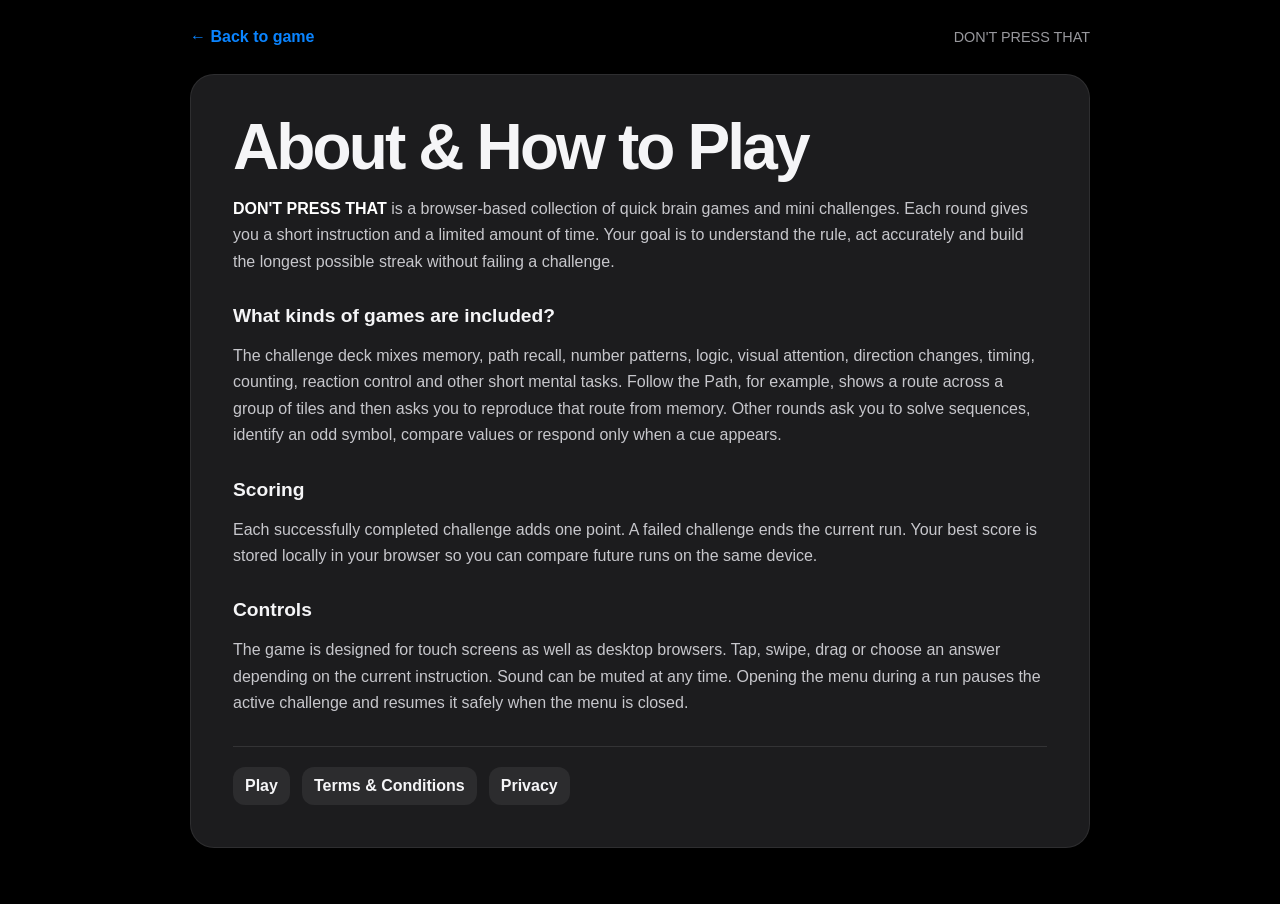
==== about.html @ 7e760f93 "Add about and how-to-play page" ====
<!doctype html><html lang="en"><head><meta charset="utf-8"><meta name="viewport" content="width=device-width,initial-scale=1,viewport-fit=cover"><title>About & How to Play — DON'T PRESS THAT</title><meta name="description" content="Learn how DON'T PRESS THAT works, including brain games, memory challenges, path puzzles, timing tests and scoring."><link rel="canonical" href="https://whyiamdoingthis.fun/about.html"><link rel="icon" type="image/svg+xml" href="./favicon.svg"><link rel="apple-touch-icon" href="./apple-touch-icon.svg"><link rel="stylesheet" href="./styles/info.css"></head><body><main class="info-shell"><div class="info-top"><a href="./">← Back to game</a><span class="muted">DON'T PRESS THAT</span></div><article class="info-card"><h1>About &amp; How to Play</h1><p><strong>DON'T PRESS THAT</strong> is a browser-based collection of quick brain games and mini challenges. Each round gives you a short instruction and a limited amount of time. Your goal is to understand the rule, act accurately and build the longest possible streak without failing a challenge.</p><h2>What kinds of games are included?</h2><p>The challenge deck mixes memory, path recall, number patterns, logic, visual attention, direction changes, timing, counting, reaction control and other short mental tasks. Follow the Path, for example, shows a route across a group of tiles and then asks you to reproduce that route from memory. Other rounds ask you to solve sequences, identify an odd symbol, compare values or respond only when a cue appears.</p><h2>Scoring</h2><p>Each successfully completed challenge adds one point. A failed challenge ends the current run. Your best score is stored locally in your browser so you can compare future runs on the same device.</p><h2>Controls</h2><p>The game is designed for touch screens as well as desktop browsers. Tap, swipe, drag or choose an answer depending on the current instruction. Sound can be muted at any time. Opening the menu during a run pauses the active challenge and resumes it safely when the menu is closed.</p><nav aria-label="Internal links"><a href="./">Play</a><a href="./terms.html">Terms &amp; Conditions</a><a href="./privacy.html">Privacy</a></nav></article></main></body></html>
---- styles/info.css ----
:root{color-scheme:dark;font-family:-apple-system,BlinkMacSystemFont,"SF Pro Text","Helvetica Neue",Arial,sans-serif;background:#000;color:#f5f5f7}*{box-sizing:border-box}body{margin:0;background:#000;color:#f5f5f7}a{color:#0a84ff}.info-shell{width:min(900px,calc(100% - 32px));margin:0 auto;padding:28px 0 56px}.info-top{display:flex;align-items:center;justify-content:space-between;gap:18px;margin-bottom:28px}.info-top a{text-decoration:none;font-weight:700}.info-card{background:#1c1c1e;border:1px solid rgba(255,255,255,.08);border-radius:24px;padding:clamp(22px,5vw,42px);box-shadow:0 18px 45px rgba(0,0,0,.32)}h1{margin:0 0 18px;font-size:clamp(2rem,7vw,4rem);line-height:.95;letter-spacing:-.045em}h2{margin:30px 0 10px;font-size:1.2rem}p,li{color:#c7c7cc;line-height:1.65}nav{display:flex;flex-wrap:wrap;gap:12px;margin-top:30px;padding-top:20px;border-top:1px solid rgba(255,255,255,.1)}nav a{padding:10px 12px;border-radius:12px;background:#2c2c2e;text-decoration:none;color:#f5f5f7;font-weight:650}.muted{color:#98989d;font-size:.9rem}strong{color:#fff}
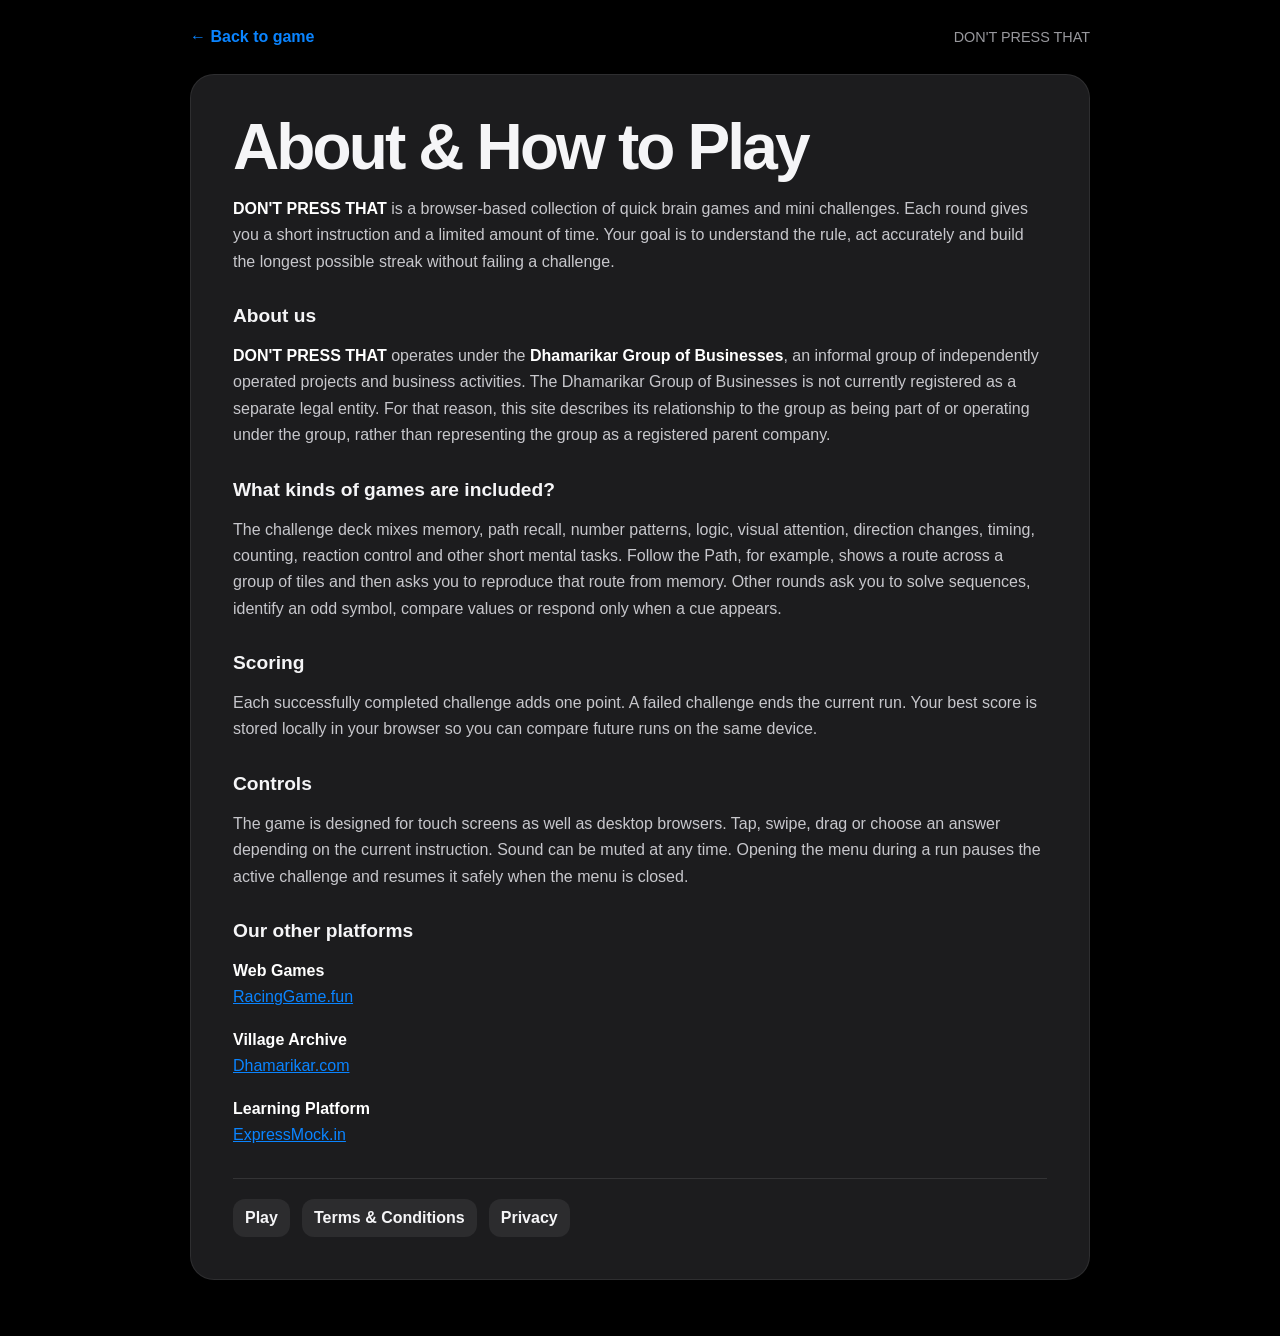
==== commit 817c34a4: "Move related platform links to About page and clarify group status" ====
--- a/about.html
+++ b/about.html
@@ -1 +1 @@
-<!doctype html><html lang="en"><head><meta charset="utf-8"><meta name="viewport" content="width=device-width,initial-scale=1,viewport-fit=cover"><title>About & How to Play — DON'T PRESS THAT</title><meta name="description" content="Learn how DON'T PRESS THAT works, including brain games, memory challenges, path puzzles, timing tests and scoring."><link rel="canonical" href="https://whyiamdoingthis.fun/about.html"><link rel="icon" type="image/svg+xml" href="./favicon.svg"><link rel="apple-touch-icon" href="./apple-touch-icon.svg"><link rel="stylesheet" href="./styles/info.css"></head><body><main class="info-shell"><div class="info-top"><a href="./">← Back to game</a><span class="muted">DON'T PRESS THAT</span></div><article class="info-card"><h1>About &amp; How to Play</h1><p><strong>DON'T PRESS THAT</strong> is a browser-based collection of quick brain games and mini challenges. Each round gives you a short instruction and a limited amount of time. Your goal is to understand the rule, act accurately and build the longest possible streak without failing a challenge.</p><h2>What kinds of games are included?</h2><p>The challenge deck mixes memory, path recall, number patterns, logic, visual attention, direction changes, timing, counting, reaction control and other short mental tasks. Follow the Path, for example, shows a route across a group of tiles and then asks you to reproduce that route from memory. Other rounds ask you to solve sequences, identify an odd symbol, compare values or respond only when a cue appears.</p><h2>Scoring</h2><p>Each successfully completed challenge adds one point. A failed challenge ends the current run. Your best score is stored locally in your browser so you can compare future runs on the same device.</p><h2>Controls</h2><p>The game is designed for touch screens as well as desktop browsers. Tap, swipe, drag or choose an answer depending on the current instruction. Sound can be muted at any time. Opening the menu during a run pauses the active challenge and resumes it safely when the menu is closed.</p><nav aria-label="Internal links"><a href="./">Play</a><a href="./terms.html">Terms &amp; Conditions</a><a href="./privacy.html">Privacy</a></nav></article></main></body></html>+<!doctype html><html lang="en"><head><meta charset="utf-8"><meta name="viewport" content="width=device-width,initial-scale=1,viewport-fit=cover"><title>About & How to Play — DON'T PRESS THAT</title><meta name="description" content="Learn how DON'T PRESS THAT works, including brain games, memory challenges, path puzzles, timing tests, scoring and our other platforms."><link rel="canonical" href="https://whyiamdoingthis.fun/about.html"><link rel="icon" type="image/svg+xml" href="./favicon.svg"><link rel="apple-touch-icon" href="./apple-touch-icon.svg"><link rel="stylesheet" href="./styles/info.css"></head><body><main class="info-shell"><div class="info-top"><a href="./">← Back to game</a><span class="muted">DON'T PRESS THAT</span></div><article class="info-card"><h1>About &amp; How to Play</h1><p><strong>DON'T PRESS THAT</strong> is a browser-based collection of quick brain games and mini challenges. Each round gives you a short instruction and a limited amount of time. Your goal is to understand the rule, act accurately and build the longest possible streak without failing a challenge.</p><h2>About us</h2><p><strong>DON'T PRESS THAT</strong> operates under the <strong>Dhamarikar Group of Businesses</strong>, an informal group of independently operated projects and business activities. The Dhamarikar Group of Businesses is not currently registered as a separate legal entity. For that reason, this site describes its relationship to the group as being part of or operating under the group, rather than representing the group as a registered parent company.</p><h2>What kinds of games are included?</h2><p>The challenge deck mixes memory, path recall, number patterns, logic, visual attention, direction changes, timing, counting, reaction control and other short mental tasks. Follow the Path, for example, shows a route across a group of tiles and then asks you to reproduce that route from memory. Other rounds ask you to solve sequences, identify an odd symbol, compare values or respond only when a cue appears.</p><h2>Scoring</h2><p>Each successfully completed challenge adds one point. A failed challenge ends the current run. Your best score is stored locally in your browser so you can compare future runs on the same device.</p><h2>Controls</h2><p>The game is designed for touch screens as well as desktop browsers. Tap, swipe, drag or choose an answer depending on the current instruction. Sound can be muted at any time. Opening the menu during a run pauses the active challenge and resumes it safely when the menu is closed.</p><h2>Our other platforms</h2><div class="platform-list"><p><strong>Web Games</strong><br><a href="https://racinggame.fun/" target="_blank" rel="noopener noreferrer">RacingGame.fun</a></p><p><strong>Village Archive</strong><br><a href="https://dhamarikar.com/" target="_blank" rel="noopener noreferrer">Dhamarikar.com</a></p><p><strong>Learning Platform</strong><br><a href="https://expressmock.in/" target="_blank" rel="noopener noreferrer">ExpressMock.in</a></p></div><nav aria-label="Internal links"><a href="./">Play</a><a href="./terms.html">Terms &amp; Conditions</a><a href="./privacy.html">Privacy</a></nav></article></main></body></html>
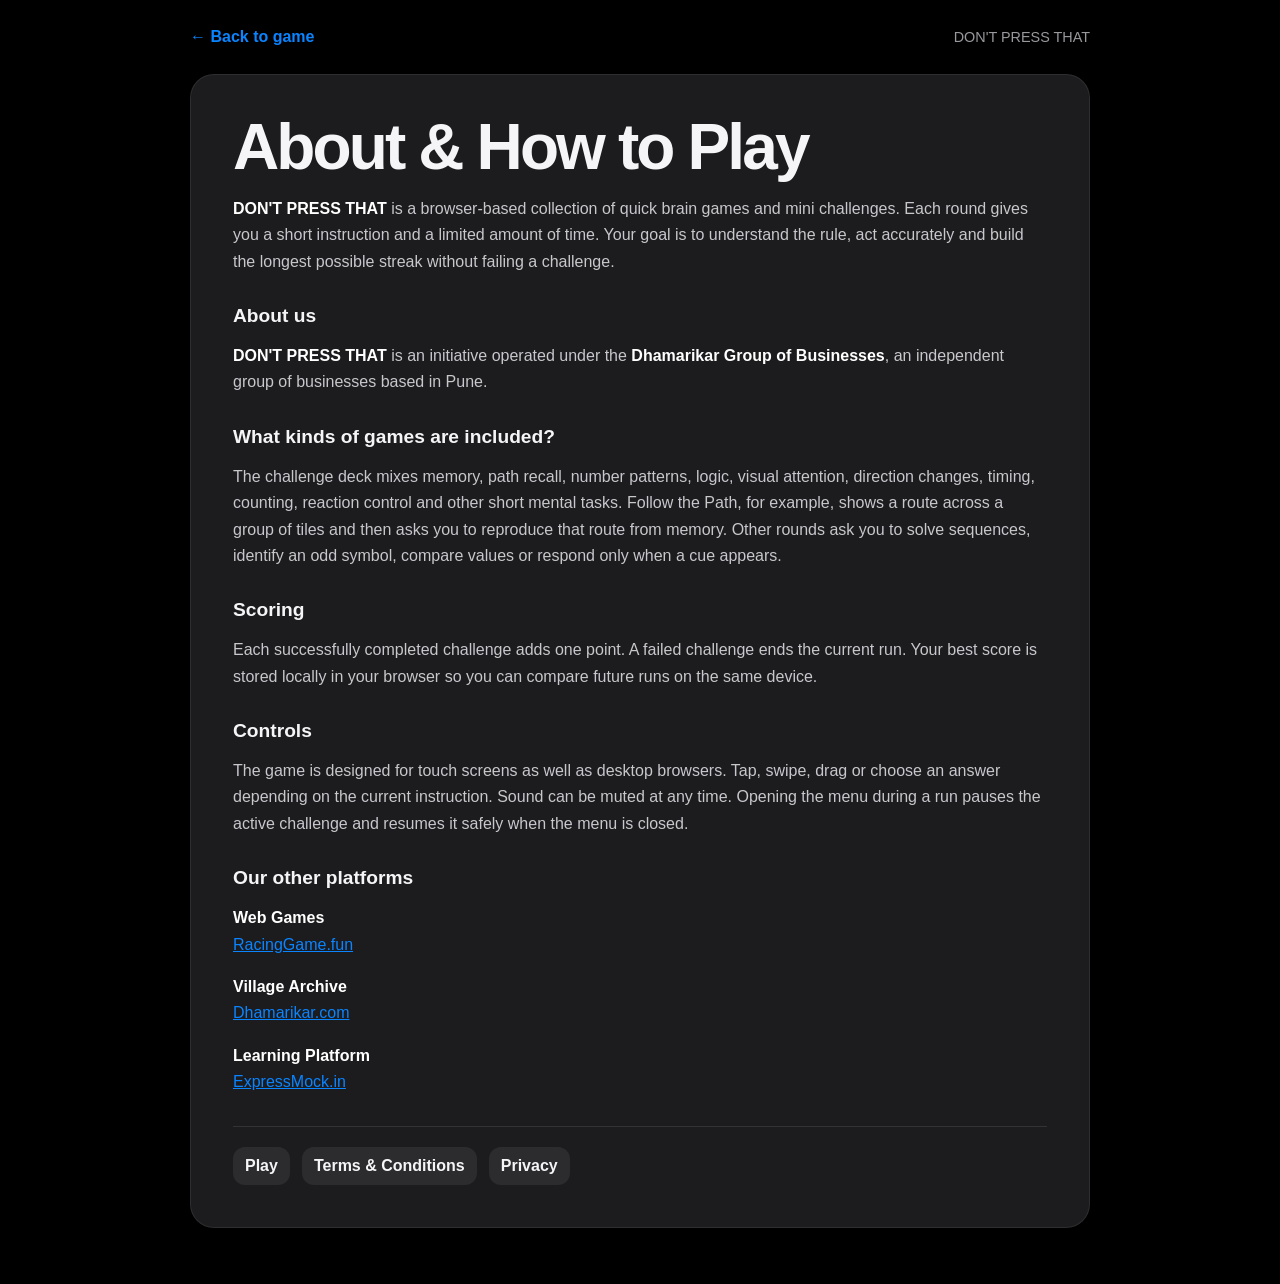
==== commit aa6358b6: "Refine Dhamarikar Group description" ====
--- a/about.html
+++ b/about.html
@@ -1 +1 @@
-<!doctype html><html lang="en"><head><meta charset="utf-8"><meta name="viewport" content="width=device-width,initial-scale=1,viewport-fit=cover"><title>About & How to Play — DON'T PRESS THAT</title><meta name="description" content="Learn how DON'T PRESS THAT works, including brain games, memory challenges, path puzzles, timing tests, scoring and our other platforms."><link rel="canonical" href="https://whyiamdoingthis.fun/about.html"><link rel="icon" type="image/svg+xml" href="./favicon.svg"><link rel="apple-touch-icon" href="./apple-touch-icon.svg"><link rel="stylesheet" href="./styles/info.css"></head><body><main class="info-shell"><div class="info-top"><a href="./">← Back to game</a><span class="muted">DON'T PRESS THAT</span></div><article class="info-card"><h1>About &amp; How to Play</h1><p><strong>DON'T PRESS THAT</strong> is a browser-based collection of quick brain games and mini challenges. Each round gives you a short instruction and a limited amount of time. Your goal is to understand the rule, act accurately and build the longest possible streak without failing a challenge.</p><h2>About us</h2><p><strong>DON'T PRESS THAT</strong> operates under the <strong>Dhamarikar Group of Businesses</strong>, an informal group of independently operated projects and business activities. The Dhamarikar Group of Businesses is not currently registered as a separate legal entity. For that reason, this site describes its relationship to the group as being part of or operating under the group, rather than representing the group as a registered parent company.</p><h2>What kinds of games are included?</h2><p>The challenge deck mixes memory, path recall, number patterns, logic, visual attention, direction changes, timing, counting, reaction control and other short mental tasks. Follow the Path, for example, shows a route across a group of tiles and then asks you to reproduce that route from memory. Other rounds ask you to solve sequences, identify an odd symbol, compare values or respond only when a cue appears.</p><h2>Scoring</h2><p>Each successfully completed challenge adds one point. A failed challenge ends the current run. Your best score is stored locally in your browser so you can compare future runs on the same device.</p><h2>Controls</h2><p>The game is designed for touch screens as well as desktop browsers. Tap, swipe, drag or choose an answer depending on the current instruction. Sound can be muted at any time. Opening the menu during a run pauses the active challenge and resumes it safely when the menu is closed.</p><h2>Our other platforms</h2><div class="platform-list"><p><strong>Web Games</strong><br><a href="https://racinggame.fun/" target="_blank" rel="noopener noreferrer">RacingGame.fun</a></p><p><strong>Village Archive</strong><br><a href="https://dhamarikar.com/" target="_blank" rel="noopener noreferrer">Dhamarikar.com</a></p><p><strong>Learning Platform</strong><br><a href="https://expressmock.in/" target="_blank" rel="noopener noreferrer">ExpressMock.in</a></p></div><nav aria-label="Internal links"><a href="./">Play</a><a href="./terms.html">Terms &amp; Conditions</a><a href="./privacy.html">Privacy</a></nav></article></main></body></html>+<!doctype html><html lang="en"><head><meta charset="utf-8"><meta name="viewport" content="width=device-width,initial-scale=1,viewport-fit=cover"><title>About & How to Play — DON'T PRESS THAT</title><meta name="description" content="Learn how DON'T PRESS THAT works, including brain games, memory challenges, path puzzles, timing tests, scoring and our other platforms."><link rel="canonical" href="https://whyiamdoingthis.fun/about.html"><link rel="icon" type="image/svg+xml" href="./favicon.svg"><link rel="apple-touch-icon" href="./apple-touch-icon.svg"><link rel="stylesheet" href="./styles/info.css"></head><body><main class="info-shell"><div class="info-top"><a href="./">← Back to game</a><span class="muted">DON'T PRESS THAT</span></div><article class="info-card"><h1>About &amp; How to Play</h1><p><strong>DON'T PRESS THAT</strong> is a browser-based collection of quick brain games and mini challenges. Each round gives you a short instruction and a limited amount of time. Your goal is to understand the rule, act accurately and build the longest possible streak without failing a challenge.</p><h2>About us</h2><p><strong>DON'T PRESS THAT</strong> is an initiative operated under the <strong>Dhamarikar Group of Businesses</strong>, an independent group of businesses based in Pune.</p><h2>What kinds of games are included?</h2><p>The challenge deck mixes memory, path recall, number patterns, logic, visual attention, direction changes, timing, counting, reaction control and other short mental tasks. Follow the Path, for example, shows a route across a group of tiles and then asks you to reproduce that route from memory. Other rounds ask you to solve sequences, identify an odd symbol, compare values or respond only when a cue appears.</p><h2>Scoring</h2><p>Each successfully completed challenge adds one point. A failed challenge ends the current run. Your best score is stored locally in your browser so you can compare future runs on the same device.</p><h2>Controls</h2><p>The game is designed for touch screens as well as desktop browsers. Tap, swipe, drag or choose an answer depending on the current instruction. Sound can be muted at any time. Opening the menu during a run pauses the active challenge and resumes it safely when the menu is closed.</p><h2>Our other platforms</h2><div class="platform-list"><p><strong>Web Games</strong><br><a href="https://racinggame.fun/" target="_blank" rel="noopener noreferrer">RacingGame.fun</a></p><p><strong>Village Archive</strong><br><a href="https://dhamarikar.com/" target="_blank" rel="noopener noreferrer">Dhamarikar.com</a></p><p><strong>Learning Platform</strong><br><a href="https://expressmock.in/" target="_blank" rel="noopener noreferrer">ExpressMock.in</a></p></div><nav aria-label="Internal links"><a href="./">Play</a><a href="./terms.html">Terms &amp; Conditions</a><a href="./privacy.html">Privacy</a></nav></article></main></body></html>
